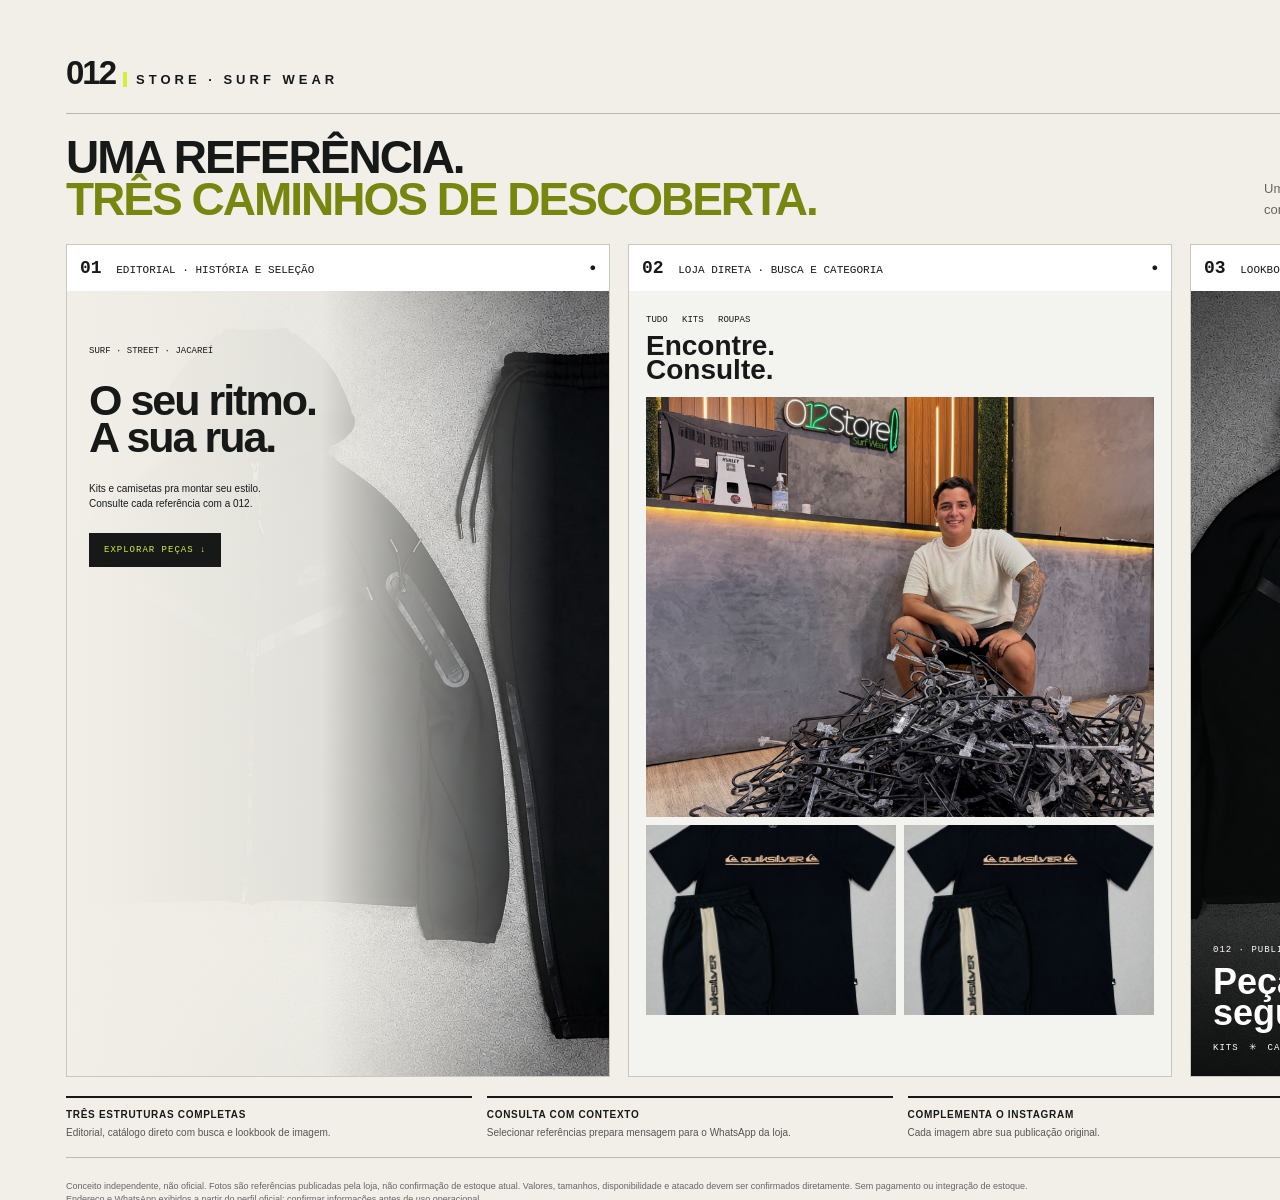
==== arte/prancha.html @ 472a4f34 "Create 012 Store surfwear concept" ====
<!doctype html><html lang="pt-BR"><head><meta charset="utf-8"><meta name="viewport" content="width=device-width,initial-scale=1"><title>012 Store · prancha de conceito</title><style>
*{box-sizing:border-box}body{margin:0;background:#dddcd5;color:#171919;font-family:Arial,sans-serif}.board{width:1800px;height:1200px;margin:0 auto;background:#f1efe8;padding:54px 66px 34px;overflow:hidden}.head{display:flex;justify-content:space-between;align-items:flex-start;border-bottom:1px solid #b7b5ac;padding-bottom:21px}.logo{font-size:33px;font-weight:900;letter-spacing:-2px}.logo span{font-size:13px;letter-spacing:4px;border-left:4px solid #d3ef36;padding-left:9px;margin-left:8px}.kicker{font:10px 'Courier New',monospace;letter-spacing:2px}.title{display:flex;justify-content:space-between;align-items:end;padding:23px 0 23px}.title h1{font-size:46px;line-height:.91;letter-spacing:-2px;text-transform:uppercase;margin:0}.title h1 em{font-style:normal;color:#77860e}.title p{max-width:470px;color:#65655e;font-size:13px;line-height:1.6;margin:0}.cards{display:grid;grid-template-columns:repeat(3,1fr);gap:18px}.card{border:1px solid #c9c7bf;background:white}.label{height:46px;display:flex;align-items:center;justify-content:space-between;padding:0 13px;font:11px 'Courier New',monospace}.label b{font-size:18px;margin-right:8px}.window{height:785px;position:relative;overflow:hidden;background:#111}.window img{position:absolute;width:100%;height:100%;object-fit:cover}.tint{position:absolute;inset:0;background:linear-gradient(90deg,#f1efe8 0%,rgba(241,239,232,.93) 47%,transparent 90%)}.loja{background:#f3f3f0;padding:17px}.loja h3{font-size:28px;line-height:.88;margin:8px 0 14px}.loja .heroimg{position:relative;width:100%;height:420px;object-fit:cover;display:block}.tiles{display:grid;grid-template-columns:1fr 1fr;gap:8px;margin-top:8px}.tiles img{height:190px;position:static;object-fit:cover}.dark img{filter:brightness(.78) saturate(.8)}.dark .overlay{position:absolute;inset:0;background:linear-gradient(180deg,transparent 25%,rgba(8,10,9,.9));display:flex;flex-direction:column;justify-content:flex-end;padding:22px;color:white}.overlay h3{font-size:36px;line-height:.86;margin:12px 0}.overlay small{font:9px 'Courier New',monospace;letter-spacing:1px}.feature{display:flex;justify-content:space-between;gap:15px;padding:19px 0 17px;border-bottom:1px solid #bbb}.feature div{flex:1;border-top:2px solid #171919;padding-top:9px;font-size:10px;color:#555;line-height:1.5}.feature b{display:block;font-size:10px;color:#171919;letter-spacing:.7px;margin-bottom:3px;text-transform:uppercase}.foot{display:flex;justify-content:space-between;align-items:end;padding-top:15px}.foot p{font-size:9px;line-height:1.5;color:#666;max-width:1160px;margin:0}.pill{background:#171919;color:#d3ef36;padding:12px 15px;font:9px 'Courier New',monospace;letter-spacing:1px}@media print{body{background:white}.board{margin:0}}
</style></head><body><main class="board"><header class="head"><div class="logo">012<span>STORE · SURF WEAR</span></div><div class="kicker">VITRINE CONCEITUAL · JACAREÍ / SP · 09 NOV 2026</div></header><section class="title"><h1>Uma referência.<br><em>Três caminhos de descoberta.</em></h1><p>Uma vitrine complementar para organizar peças publicadas pela 012 Store, com consulta direta à equipe.</p></section><section class="cards">
<article class="card"><header class="label"><span><b>01</b> EDITORIAL · HISTÓRIA E SELEÇÃO</span><span>●</span></header><div class="window"><img src="../assets/kit-preto-02.jpg"><div class="tint"></div><div style="position:absolute;left:22px;top:48px;color:#171919"><small style="font:9px 'Courier New'">SURF · STREET · JACAREÍ</small><h3 style="font-size:43px;line-height:.86;letter-spacing:-2px;margin:25px 0">O seu ritmo.<br>A sua rua.</h3><p style="font-size:10px;max-width:180px;line-height:1.5">Kits e camisetas pra montar seu estilo. Consulte cada referência com a 012.</p><span class="pill" style="display:inline-block;margin-top:12px">EXPLORAR PEÇAS ↓</span></div></div></article>
<article class="card"><header class="label"><span><b>02</b> LOJA DIRETA · BUSCA E CATEGORIA</span><span>●</span></header><div class="window loja"><small style="font:9px 'Courier New'">TUDO　 KITS　 ROUPAS</small><h3>Encontre.<br>Consulte.</h3><img class="heroimg" src="../assets/loja-012.jpg"><div class="tiles"><img src="../assets/look-camiseta-01.jpg"><img src="../assets/detalhe-kit-02.jpg"></div></div></article>
<article class="card"><header class="label"><span><b>03</b> LOOKBOOK · IMAGEM E COMBINAÇÃO</span><span>●</span></header><div class="window dark"><img src="../assets/look-camiseta-04.jpg"><div class="overlay"><small>012 · PUBLICAÇÕES DO PERFIL</small><h3>Peças que<br>seguem com você.</h3><small>KITS　✳　CAMISETAS　✳　STREET</small></div></div></article></section>
<section class="feature"><div><b>Três estruturas completas</b>Editorial, catálogo direto com busca e lookbook de imagem.</div><div><b>Consulta com contexto</b>Selecionar referências prepara mensagem para o WhatsApp da loja.</div><div><b>Complementa o Instagram</b>Cada imagem abre sua publicação original.</div><div><b>Feito para o celular</b>Vitrine responsiva e navegação por teclado.</div></section><footer class="foot"><p>Conceito independente, não oficial. Fotos são referências publicadas pela loja, não confirmação de estoque atual. Valores, tamanhos, disponibilidade e atacado devem ser confirmados diretamente. Sem pagamento ou integração de estoque.<br>Endereço e WhatsApp exibidos a partir do perfil oficial; confirmar informações antes de uso operacional.</p><span class="pill">012 STORE · CONCEITO DIGITAL</span></footer></main></body></html>
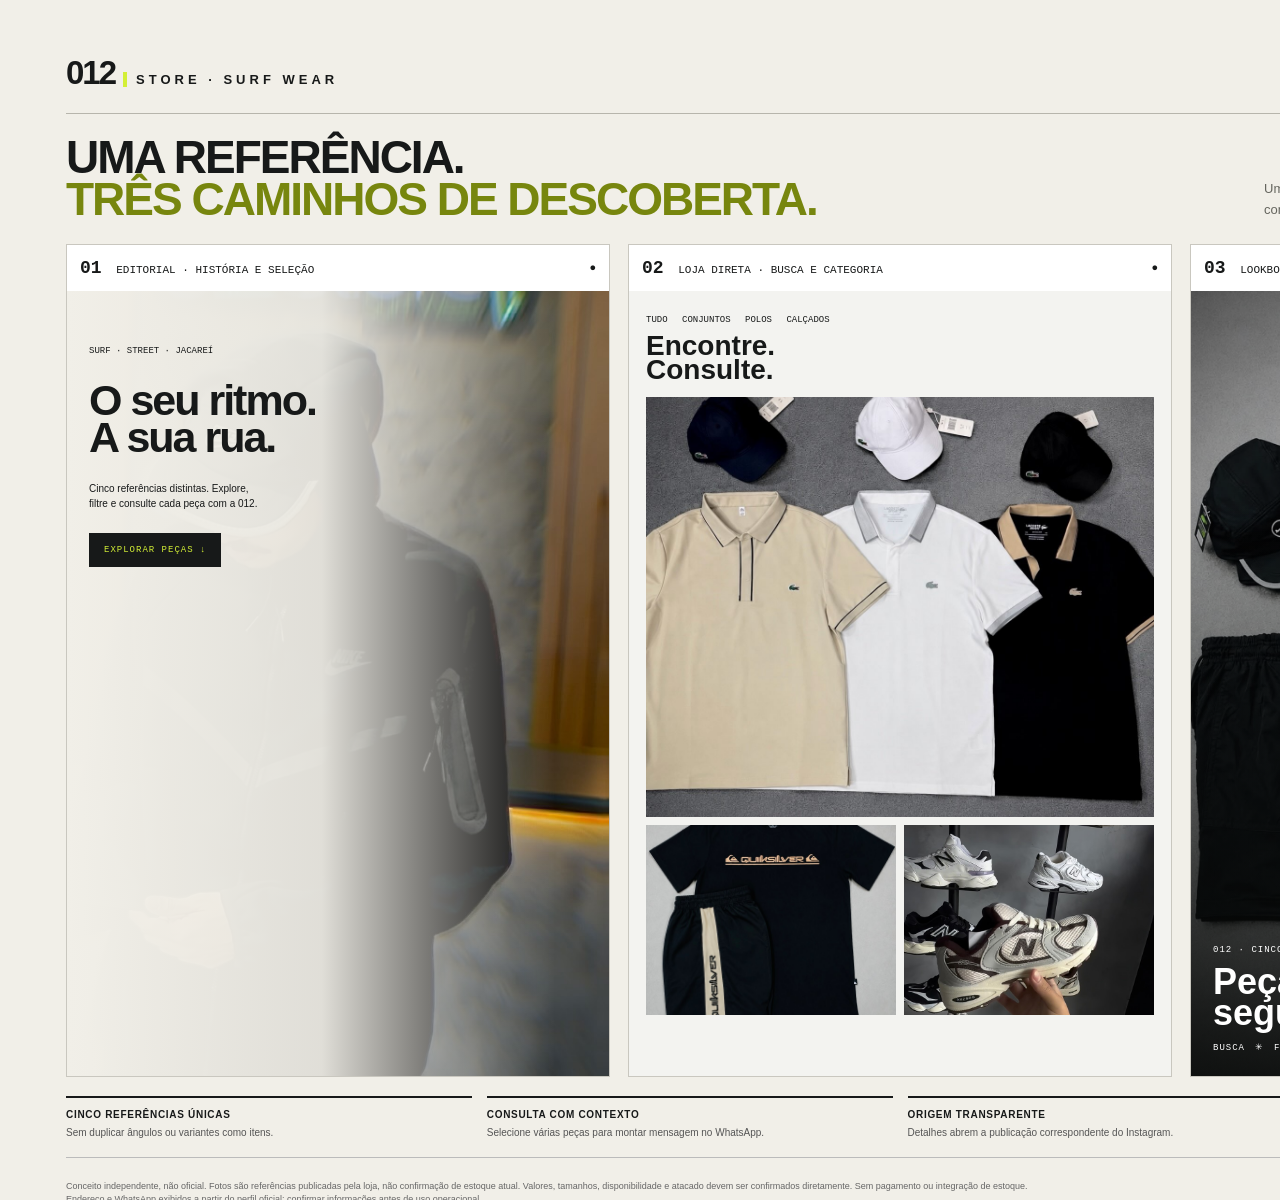
==== commit 4aa4109d: "Expand 012 Store catalog with distinct product references" ====
--- a/arte/prancha.html
+++ b/arte/prancha.html
@@ -1,7 +1,7 @@
 <!doctype html><html lang="pt-BR"><head><meta charset="utf-8"><meta name="viewport" content="width=device-width,initial-scale=1"><title>012 Store · prancha de conceito</title><style>
 *{box-sizing:border-box}body{margin:0;background:#dddcd5;color:#171919;font-family:Arial,sans-serif}.board{width:1800px;height:1200px;margin:0 auto;background:#f1efe8;padding:54px 66px 34px;overflow:hidden}.head{display:flex;justify-content:space-between;align-items:flex-start;border-bottom:1px solid #b7b5ac;padding-bottom:21px}.logo{font-size:33px;font-weight:900;letter-spacing:-2px}.logo span{font-size:13px;letter-spacing:4px;border-left:4px solid #d3ef36;padding-left:9px;margin-left:8px}.kicker{font:10px 'Courier New',monospace;letter-spacing:2px}.title{display:flex;justify-content:space-between;align-items:end;padding:23px 0 23px}.title h1{font-size:46px;line-height:.91;letter-spacing:-2px;text-transform:uppercase;margin:0}.title h1 em{font-style:normal;color:#77860e}.title p{max-width:470px;color:#65655e;font-size:13px;line-height:1.6;margin:0}.cards{display:grid;grid-template-columns:repeat(3,1fr);gap:18px}.card{border:1px solid #c9c7bf;background:white}.label{height:46px;display:flex;align-items:center;justify-content:space-between;padding:0 13px;font:11px 'Courier New',monospace}.label b{font-size:18px;margin-right:8px}.window{height:785px;position:relative;overflow:hidden;background:#111}.window img{position:absolute;width:100%;height:100%;object-fit:cover}.tint{position:absolute;inset:0;background:linear-gradient(90deg,#f1efe8 0%,rgba(241,239,232,.93) 47%,transparent 90%)}.loja{background:#f3f3f0;padding:17px}.loja h3{font-size:28px;line-height:.88;margin:8px 0 14px}.loja .heroimg{position:relative;width:100%;height:420px;object-fit:cover;display:block}.tiles{display:grid;grid-template-columns:1fr 1fr;gap:8px;margin-top:8px}.tiles img{height:190px;position:static;object-fit:cover}.dark img{filter:brightness(.78) saturate(.8)}.dark .overlay{position:absolute;inset:0;background:linear-gradient(180deg,transparent 25%,rgba(8,10,9,.9));display:flex;flex-direction:column;justify-content:flex-end;padding:22px;color:white}.overlay h3{font-size:36px;line-height:.86;margin:12px 0}.overlay small{font:9px 'Courier New',monospace;letter-spacing:1px}.feature{display:flex;justify-content:space-between;gap:15px;padding:19px 0 17px;border-bottom:1px solid #bbb}.feature div{flex:1;border-top:2px solid #171919;padding-top:9px;font-size:10px;color:#555;line-height:1.5}.feature b{display:block;font-size:10px;color:#171919;letter-spacing:.7px;margin-bottom:3px;text-transform:uppercase}.foot{display:flex;justify-content:space-between;align-items:end;padding-top:15px}.foot p{font-size:9px;line-height:1.5;color:#666;max-width:1160px;margin:0}.pill{background:#171919;color:#d3ef36;padding:12px 15px;font:9px 'Courier New',monospace;letter-spacing:1px}@media print{body{background:white}.board{margin:0}}
 </style></head><body><main class="board"><header class="head"><div class="logo">012<span>STORE · SURF WEAR</span></div><div class="kicker">VITRINE CONCEITUAL · JACAREÍ / SP · 09 NOV 2026</div></header><section class="title"><h1>Uma referência.<br><em>Três caminhos de descoberta.</em></h1><p>Uma vitrine complementar para organizar peças publicadas pela 012 Store, com consulta direta à equipe.</p></section><section class="cards">
-<article class="card"><header class="label"><span><b>01</b> EDITORIAL · HISTÓRIA E SELEÇÃO</span><span>●</span></header><div class="window"><img src="../assets/kit-preto-02.jpg"><div class="tint"></div><div style="position:absolute;left:22px;top:48px;color:#171919"><small style="font:9px 'Courier New'">SURF · STREET · JACAREÍ</small><h3 style="font-size:43px;line-height:.86;letter-spacing:-2px;margin:25px 0">O seu ritmo.<br>A sua rua.</h3><p style="font-size:10px;max-width:180px;line-height:1.5">Kits e camisetas pra montar seu estilo. Consulte cada referência com a 012.</p><span class="pill" style="display:inline-block;margin-top:12px">EXPLORAR PEÇAS ↓</span></div></div></article>
-<article class="card"><header class="label"><span><b>02</b> LOJA DIRETA · BUSCA E CATEGORIA</span><span>●</span></header><div class="window loja"><small style="font:9px 'Courier New'">TUDO　 KITS　 ROUPAS</small><h3>Encontre.<br>Consulte.</h3><img class="heroimg" src="../assets/loja-012.jpg"><div class="tiles"><img src="../assets/look-camiseta-01.jpg"><img src="../assets/detalhe-kit-02.jpg"></div></div></article>
-<article class="card"><header class="label"><span><b>03</b> LOOKBOOK · IMAGEM E COMBINAÇÃO</span><span>●</span></header><div class="window dark"><img src="../assets/look-camiseta-04.jpg"><div class="overlay"><small>012 · PUBLICAÇÕES DO PERFIL</small><h3>Peças que<br>seguem com você.</h3><small>KITS　✳　CAMISETAS　✳　STREET</small></div></div></article></section>
-<section class="feature"><div><b>Três estruturas completas</b>Editorial, catálogo direto com busca e lookbook de imagem.</div><div><b>Consulta com contexto</b>Selecionar referências prepara mensagem para o WhatsApp da loja.</div><div><b>Complementa o Instagram</b>Cada imagem abre sua publicação original.</div><div><b>Feito para o celular</b>Vitrine responsiva e navegação por teclado.</div></section><footer class="foot"><p>Conceito independente, não oficial. Fotos são referências publicadas pela loja, não confirmação de estoque atual. Valores, tamanhos, disponibilidade e atacado devem ser confirmados diretamente. Sem pagamento ou integração de estoque.<br>Endereço e WhatsApp exibidos a partir do perfil oficial; confirmar informações antes de uso operacional.</p><span class="pill">012 STORE · CONCEITO DIGITAL</span></footer></main></body></html>
+<article class="card"><header class="label"><span><b>01</b> EDITORIAL · HISTÓRIA E SELEÇÃO</span><span>●</span></header><div class="window"><img src="../assets/catalog-tech-fleece.jpg"><div class="tint"></div><div style="position:absolute;left:22px;top:48px;color:#171919"><small style="font:9px 'Courier New'">SURF · STREET · JACAREÍ</small><h3 style="font-size:43px;line-height:.86;letter-spacing:-2px;margin:25px 0">O seu ritmo.<br>A sua rua.</h3><p style="font-size:10px;max-width:180px;line-height:1.5">Cinco referências distintas. Explore, filtre e consulte cada peça com a 012.</p><span class="pill" style="display:inline-block;margin-top:12px">EXPLORAR PEÇAS ↓</span></div></div></article>
+<article class="card"><header class="label"><span><b>02</b> LOJA DIRETA · BUSCA E CATEGORIA</span><span>●</span></header><div class="window loja"><small style="font:9px 'Courier New'">TUDO　 CONJUNTOS　 POLOS　 CALÇADOS</small><h3>Encontre.<br>Consulte.</h3><img class="heroimg" src="../assets/catalog-polos.jpg"><div class="tiles"><img src="../assets/catalog-quiksilver-set.jpg"><img src="../assets/catalog-sneakers.jpg"></div></div></article>
+<article class="card"><header class="label"><span><b>03</b> LOOKBOOK · IMAGEM E COMBINAÇÃO</span><span>●</span></header><div class="window dark"><img src="../assets/catalog-tnf-set.jpg"><div class="overlay"><small>012 · CINCO REFERÊNCIAS ÚNICAS</small><h3>Peças que<br>seguem com você.</h3><small>BUSCA　✳　FILTROS　✳　CONSULTA</small></div></div></article></section>
+<section class="feature"><div><b>Cinco referências únicas</b>Sem duplicar ângulos ou variantes como itens.</div><div><b>Consulta com contexto</b>Selecione várias peças para montar mensagem no WhatsApp.</div><div><b>Origem transparente</b>Detalhes abrem a publicação correspondente do Instagram.</div><div><b>Catálogo navegável</b>Busca, filtros, ordenação e cartões adaptáveis ao celular.</div></section><footer class="foot"><p>Conceito independente, não oficial. Fotos são referências publicadas pela loja, não confirmação de estoque atual. Valores, tamanhos, disponibilidade e atacado devem ser confirmados diretamente. Sem pagamento ou integração de estoque.<br>Endereço e WhatsApp exibidos a partir do perfil oficial; confirmar informações antes de uso operacional.</p><span class="pill">012 STORE · CONCEITO DIGITAL</span></footer></main></body></html>
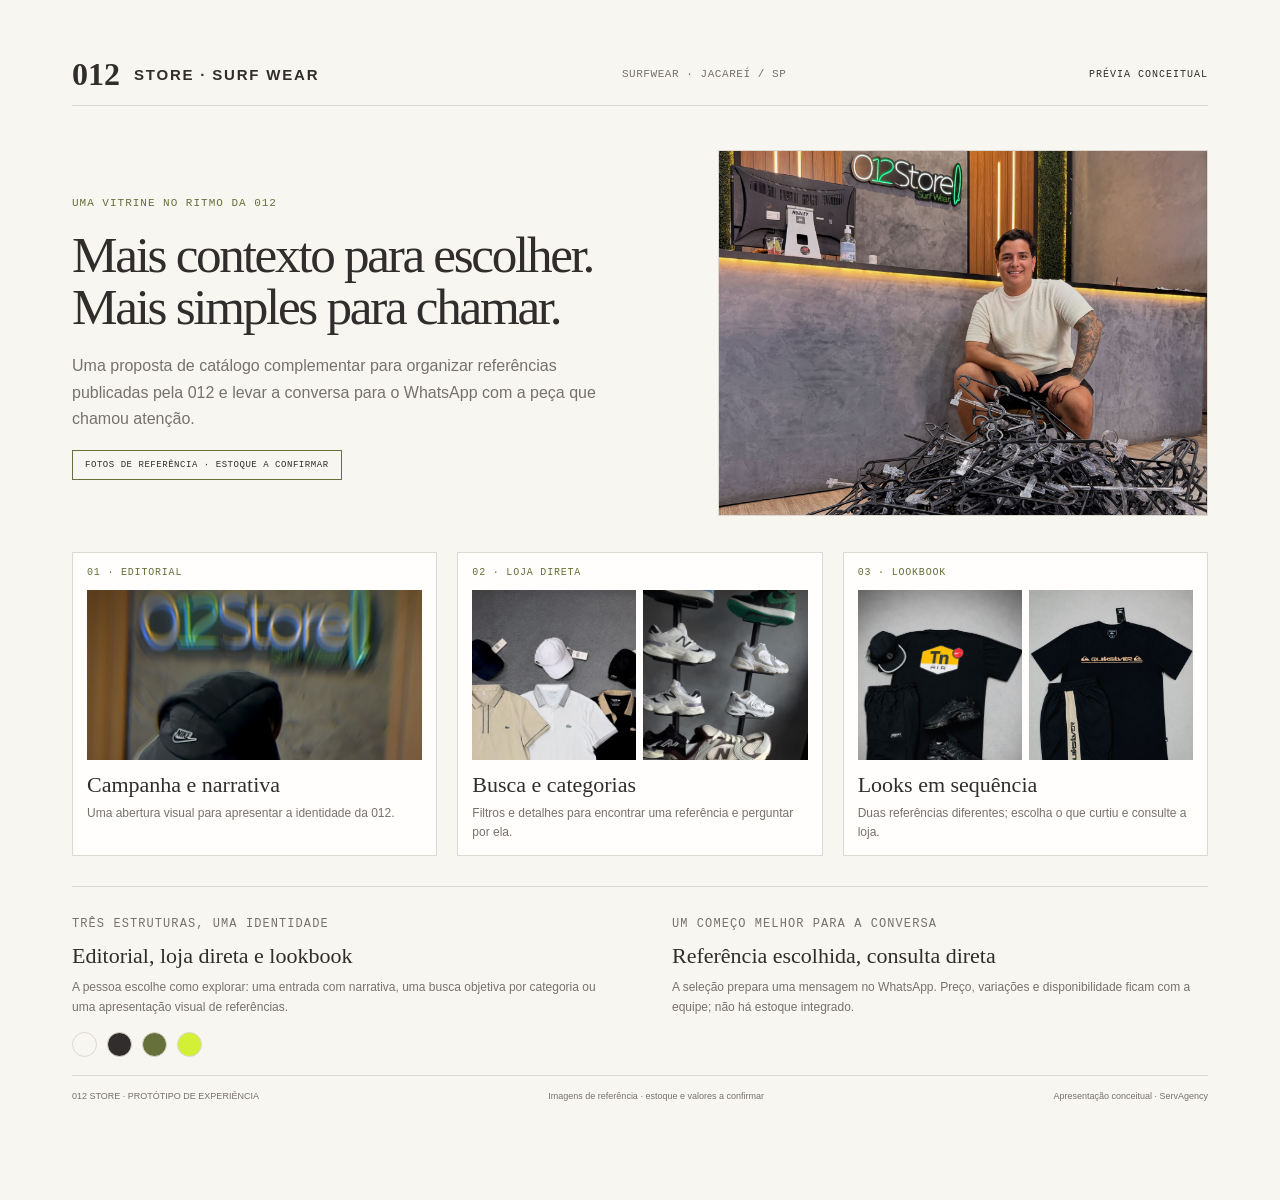
==== commit df487591: "Redesign 012 Store presentation board in editorial style" ====
--- a/arte/prancha.html
+++ b/arte/prancha.html
@@ -1,7 +1,21 @@
-<!doctype html><html lang="pt-BR"><head><meta charset="utf-8"><meta name="viewport" content="width=device-width,initial-scale=1"><title>012 Store · prancha de conceito</title><style>
-*{box-sizing:border-box}body{margin:0;background:#dddcd5;color:#171919;font-family:Arial,sans-serif}.board{width:1800px;height:1200px;margin:0 auto;background:#f1efe8;padding:54px 66px 34px;overflow:hidden}.head{display:flex;justify-content:space-between;align-items:flex-start;border-bottom:1px solid #b7b5ac;padding-bottom:21px}.logo{font-size:33px;font-weight:900;letter-spacing:-2px}.logo span{font-size:13px;letter-spacing:4px;border-left:4px solid #d3ef36;padding-left:9px;margin-left:8px}.kicker{font:10px 'Courier New',monospace;letter-spacing:2px}.title{display:flex;justify-content:space-between;align-items:end;padding:23px 0 23px}.title h1{font-size:46px;line-height:.91;letter-spacing:-2px;text-transform:uppercase;margin:0}.title h1 em{font-style:normal;color:#77860e}.title p{max-width:470px;color:#65655e;font-size:13px;line-height:1.6;margin:0}.cards{display:grid;grid-template-columns:repeat(3,1fr);gap:18px}.card{border:1px solid #c9c7bf;background:white}.label{height:46px;display:flex;align-items:center;justify-content:space-between;padding:0 13px;font:11px 'Courier New',monospace}.label b{font-size:18px;margin-right:8px}.window{height:785px;position:relative;overflow:hidden;background:#111}.window img{position:absolute;width:100%;height:100%;object-fit:cover}.tint{position:absolute;inset:0;background:linear-gradient(90deg,#f1efe8 0%,rgba(241,239,232,.93) 47%,transparent 90%)}.loja{background:#f3f3f0;padding:17px}.loja h3{font-size:28px;line-height:.88;margin:8px 0 14px}.loja .heroimg{position:relative;width:100%;height:420px;object-fit:cover;display:block}.tiles{display:grid;grid-template-columns:1fr 1fr;gap:8px;margin-top:8px}.tiles img{height:190px;position:static;object-fit:cover}.dark img{filter:brightness(.78) saturate(.8)}.dark .overlay{position:absolute;inset:0;background:linear-gradient(180deg,transparent 25%,rgba(8,10,9,.9));display:flex;flex-direction:column;justify-content:flex-end;padding:22px;color:white}.overlay h3{font-size:36px;line-height:.86;margin:12px 0}.overlay small{font:9px 'Courier New',monospace;letter-spacing:1px}.feature{display:flex;justify-content:space-between;gap:15px;padding:19px 0 17px;border-bottom:1px solid #bbb}.feature div{flex:1;border-top:2px solid #171919;padding-top:9px;font-size:10px;color:#555;line-height:1.5}.feature b{display:block;font-size:10px;color:#171919;letter-spacing:.7px;margin-bottom:3px;text-transform:uppercase}.foot{display:flex;justify-content:space-between;align-items:end;padding-top:15px}.foot p{font-size:9px;line-height:1.5;color:#666;max-width:1160px;margin:0}.pill{background:#171919;color:#d3ef36;padding:12px 15px;font:9px 'Courier New',monospace;letter-spacing:1px}@media print{body{background:white}.board{margin:0}}
-</style></head><body><main class="board"><header class="head"><div class="logo">012<span>STORE · SURF WEAR</span></div><div class="kicker">VITRINE CONCEITUAL · JACAREÍ / SP · 09 NOV 2026</div></header><section class="title"><h1>Uma referência.<br><em>Três caminhos de descoberta.</em></h1><p>Uma vitrine complementar para organizar peças publicadas pela 012 Store, com consulta direta à equipe.</p></section><section class="cards">
-<article class="card"><header class="label"><span><b>01</b> EDITORIAL · HISTÓRIA E SELEÇÃO</span><span>●</span></header><div class="window"><img src="../assets/catalog-tech-fleece.jpg"><div class="tint"></div><div style="position:absolute;left:22px;top:48px;color:#171919"><small style="font:9px 'Courier New'">SURF · STREET · JACAREÍ</small><h3 style="font-size:43px;line-height:.86;letter-spacing:-2px;margin:25px 0">O seu ritmo.<br>A sua rua.</h3><p style="font-size:10px;max-width:180px;line-height:1.5">Cinco referências distintas. Explore, filtre e consulte cada peça com a 012.</p><span class="pill" style="display:inline-block;margin-top:12px">EXPLORAR PEÇAS ↓</span></div></div></article>
-<article class="card"><header class="label"><span><b>02</b> LOJA DIRETA · BUSCA E CATEGORIA</span><span>●</span></header><div class="window loja"><small style="font:9px 'Courier New'">TUDO　 CONJUNTOS　 POLOS　 CALÇADOS</small><h3>Encontre.<br>Consulte.</h3><img class="heroimg" src="../assets/catalog-polos.jpg"><div class="tiles"><img src="../assets/catalog-quiksilver-set.jpg"><img src="../assets/catalog-sneakers.jpg"></div></div></article>
-<article class="card"><header class="label"><span><b>03</b> LOOKBOOK · IMAGEM E COMBINAÇÃO</span><span>●</span></header><div class="window dark"><img src="../assets/catalog-tnf-set.jpg"><div class="overlay"><small>012 · CINCO REFERÊNCIAS ÚNICAS</small><h3>Peças que<br>seguem com você.</h3><small>BUSCA　✳　FILTROS　✳　CONSULTA</small></div></div></article></section>
-<section class="feature"><div><b>Cinco referências únicas</b>Sem duplicar ângulos ou variantes como itens.</div><div><b>Consulta com contexto</b>Selecione várias peças para montar mensagem no WhatsApp.</div><div><b>Origem transparente</b>Detalhes abrem a publicação correspondente do Instagram.</div><div><b>Catálogo navegável</b>Busca, filtros, ordenação e cartões adaptáveis ao celular.</div></section><footer class="foot"><p>Conceito independente, não oficial. Fotos são referências publicadas pela loja, não confirmação de estoque atual. Valores, tamanhos, disponibilidade e atacado devem ser confirmados diretamente. Sem pagamento ou integração de estoque.<br>Endereço e WhatsApp exibidos a partir do perfil oficial; confirmar informações antes de uso operacional.</p><span class="pill">012 STORE · CONCEITO DIGITAL</span></footer></main></body></html>
+<!doctype html>
+<html lang="pt-BR">
+<head>
+<meta charset="utf-8">
+<meta name="viewport" content="width=device-width,initial-scale=1">
+<title>012 Store · prancha de conceito</title>
+<style>
+:root{--paper:#f8f6f1;--card:#fffefc;--ink:#302d2c;--muted:#77716c;--line:#ddd8d1;--olive:#65703a;--lime:#d3ef36;--serif:Georgia,'Times New Roman',serif;--sans:Arial,sans-serif;--mono:'Courier New',monospace}*{box-sizing:border-box}body{margin:0;background:#e8e5df;color:var(--ink);font-family:var(--sans)}.board{width:min(1600px,100%);min-height:1200px;margin:auto;padding:43px 72px 30px;background:var(--paper)}header{height:63px;display:flex;align-items:center;border-bottom:1px solid var(--line);gap:14px}.mark{font:700 32px var(--serif)}.brand{font-weight:700;letter-spacing:.12em;font-size:15px}.context{margin-left:auto;margin-right:auto;color:var(--muted);font:11px var(--mono);letter-spacing:.05em}.concept{font:10px var(--mono);letter-spacing:.1em}.intro{display:grid;grid-template-columns:1fr .88fr;gap:7vw;align-items:center;padding:44px 0 36px}.eyebrow{font:11px var(--mono);letter-spacing:.09em;text-transform:uppercase;color:var(--olive)}h1{font:400 clamp(44px,4vw,59px)/1.02 var(--serif);letter-spacing:-.045em;margin:20px 0 20px}.lead{max-width:670px;color:var(--muted);font-size:16px;line-height:1.65;margin:0 0 18px}.badge{display:inline-block;padding:9px 12px;border:1px solid var(--olive);font:9px var(--mono);letter-spacing:.06em;text-transform:uppercase}.hero-image{height:366px;width:100%;object-fit:cover;object-position:center 42%;border:1px solid var(--line)}.cards{display:grid;grid-template-columns:repeat(3,minmax(0,1fr));gap:20px}.card{background:var(--card);border:1px solid var(--line);padding:14px}.card-label{font:10px var(--mono);letter-spacing:.08em;text-transform:uppercase;color:var(--olive);padding:0 0 12px}.photos{height:170px;display:grid;gap:7px;overflow:hidden}.photos.single{grid-template-columns:1fr}.photos.double{grid-template-columns:1fr 1fr}.photos img{width:100%;height:100%;object-fit:cover}.card h2{font:400 22px var(--serif);margin:12px 0 6px}.card p{font-size:12px;line-height:1.55;color:var(--muted);margin:0}.summary{display:grid;grid-template-columns:1fr 1fr;gap:64px;padding:28px 0 0;margin-top:30px;border-top:1px solid var(--line)}.summary h2{font:400 22px var(--serif);margin:9px 0}.summary p{font-size:12px;line-height:1.6;color:var(--muted);margin:0}.swatches{display:flex;gap:10px;margin:15px 0 0}.swatches span{width:25px;height:25px;border-radius:50%;border:1px solid var(--line)}footer{margin-top:18px;border-top:1px solid var(--line);padding:15px 0 0;display:flex;justify-content:space-between;gap:20px;color:var(--muted);font-size:9px}.footer-center{margin:auto}@media(max-width:900px){.board{min-height:100vh;padding:28px 24px}.intro{gap:26px}.cards{gap:12px}.card{padding:10px}.card h2{font-size:19px}.photos{height:140px}.summary{gap:25px}}@media(max-width:650px){header{height:auto;min-height:62px;flex-wrap:wrap;gap:7px}.context{margin-left:auto}.concept{width:100%;margin:0 0 10px}.intro{grid-template-columns:1fr;padding:30px 0}.hero-image{height:260px}.cards{grid-template-columns:1fr}.photos{height:190px}.summary{grid-template-columns:1fr;gap:20px}footer{flex-wrap:wrap}.footer-center{margin:0}}
+</style>
+</head>
+<body><main class="board">
+<header><span class="mark">012</span><span class="brand">STORE · SURF WEAR</span><span class="context">SURFWEAR · JACAREÍ / SP</span><span class="concept">PRÉVIA CONCEITUAL</span></header>
+<section class="intro"><div><p class="eyebrow">Uma vitrine no ritmo da 012</p><h1>Mais contexto para escolher. Mais simples para chamar.</h1><p class="lead">Uma proposta de catálogo complementar para organizar referências publicadas pela 012 e levar a conversa para o WhatsApp com a peça que chamou atenção.</p><span class="badge">Fotos de referência · estoque a confirmar</span></div><img class="hero-image" src="../assets/loja-012.jpg" alt="Imagem editorial da 012 Store"></section>
+<section class="cards" aria-label="Três caminhos visuais">
+<article class="card"><div class="card-label">01 · Editorial</div><div class="photos single"><img src="../assets/catalog-tech-fleece.jpg" alt="Referência de conjunto Tech Fleece"></div><h2>Campanha e narrativa</h2><p>Uma abertura visual para apresentar a identidade da 012.</p></article>
+<article class="card"><div class="card-label">02 · Loja direta</div><div class="photos double"><img src="../assets/catalog-polos.jpg" alt="Referência de polos"><img src="../assets/catalog-sneakers.jpg" alt="Referência de calçados"></div><h2>Busca e categorias</h2><p>Filtros e detalhes para encontrar uma referência e perguntar por ela.</p></article>
+<article class="card"><div class="card-label">03 · Lookbook</div><div class="photos double"><img src="../assets/catalog-tnf-set.jpg" alt="Referência de conjunto TNF Air"><img src="../assets/catalog-quiksilver-set.jpg" alt="Referência de conjunto Quiksilver"></div><h2>Looks em sequência</h2><p>Duas referências diferentes; escolha o que curtiu e consulte a loja.</p></article>
+</section>
+<section class="summary"><div><p class="eyebrow">Três estruturas, uma identidade</p><h2>Editorial, loja direta e lookbook</h2><p>A pessoa escolhe como explorar: uma entrada com narrativa, uma busca objetiva por categoria ou uma apresentação visual de referências.</p><div class="swatches" aria-label="Paleta visual"><span style="background:#f8f6f1"></span><span style="background:#302d2c"></span><span style="background:#65703a"></span><span style="background:#d3ef36"></span></div></div><div><p class="eyebrow">Um começo melhor para a conversa</p><h2>Referência escolhida, consulta direta</h2><p>A seleção prepara uma mensagem no WhatsApp. Preço, variações e disponibilidade ficam com a equipe; não há estoque integrado.</p></div></section>
+<footer><span>012 STORE · PROTÓTIPO DE EXPERIÊNCIA</span><span class="footer-center">Imagens de referência · estoque e valores a confirmar</span><span>Apresentação conceitual · ServAgency</span></footer>
+</main></body></html>
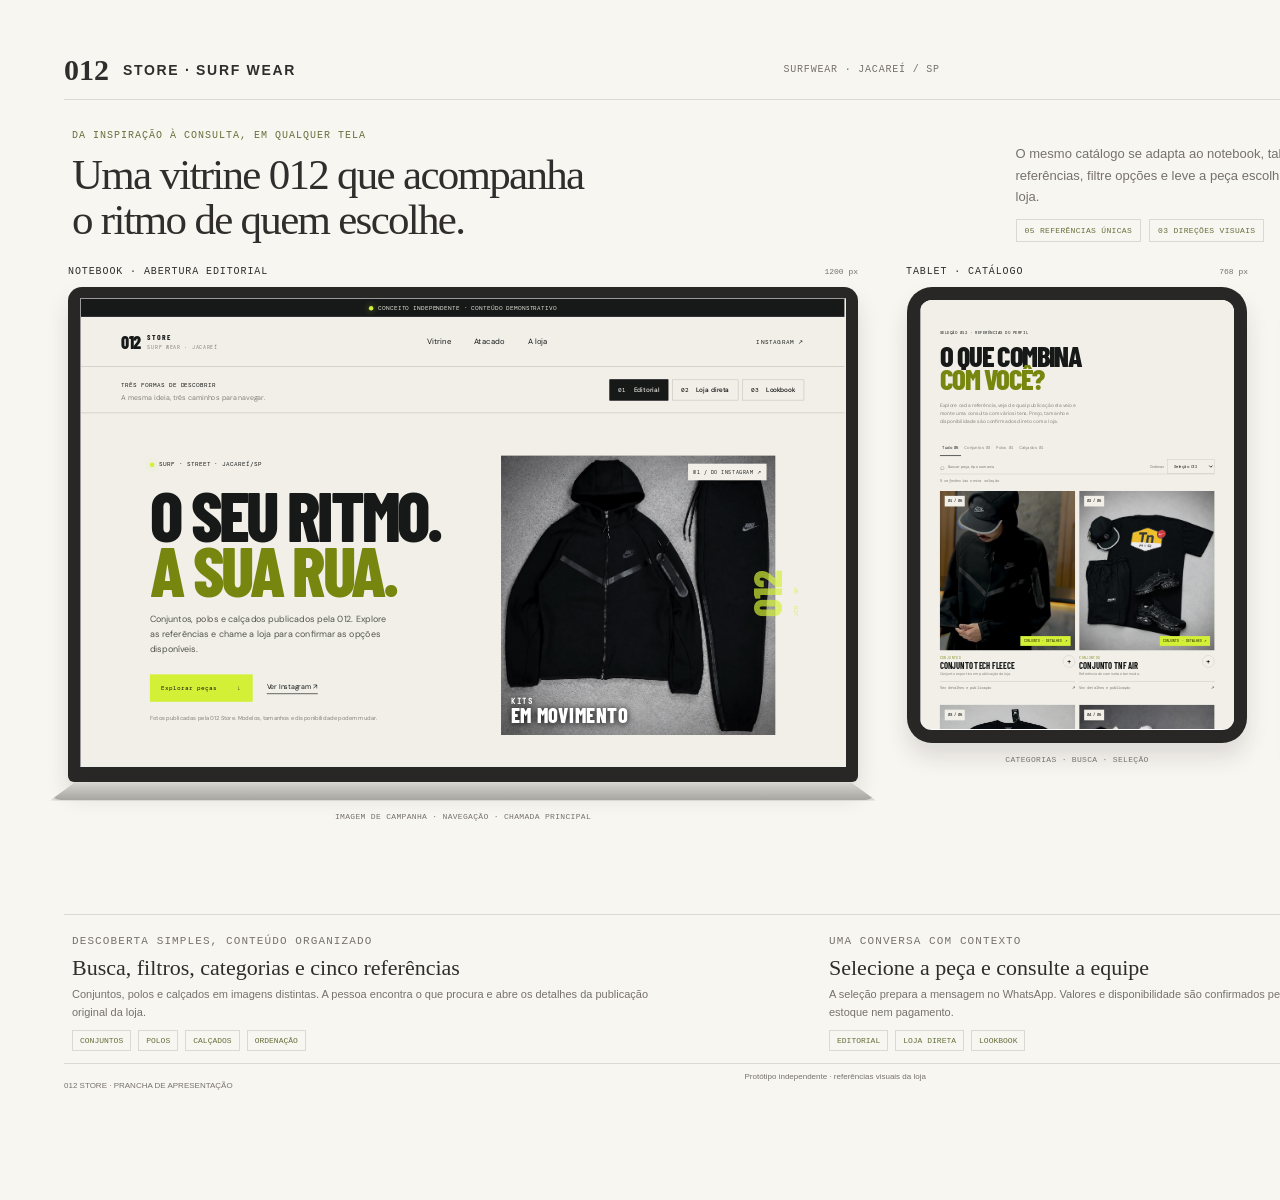
==== commit 5e3966eb: "Show 012 Store across laptop tablet and phone" ====
--- a/arte/prancha.html
+++ b/arte/prancha.html
@@ -3,19 +3,21 @@
 <head>
 <meta charset="utf-8">
 <meta name="viewport" content="width=device-width,initial-scale=1">
-<title>012 Store · prancha de conceito</title>
+<title>012 Store · prancha responsiva</title>
 <style>
-:root{--paper:#f8f6f1;--card:#fffefc;--ink:#302d2c;--muted:#77716c;--line:#ddd8d1;--olive:#65703a;--lime:#d3ef36;--serif:Georgia,'Times New Roman',serif;--sans:Arial,sans-serif;--mono:'Courier New',monospace}*{box-sizing:border-box}body{margin:0;background:#e8e5df;color:var(--ink);font-family:var(--sans)}.board{width:min(1600px,100%);min-height:1200px;margin:auto;padding:43px 72px 30px;background:var(--paper)}header{height:63px;display:flex;align-items:center;border-bottom:1px solid var(--line);gap:14px}.mark{font:700 32px var(--serif)}.brand{font-weight:700;letter-spacing:.12em;font-size:15px}.context{margin-left:auto;margin-right:auto;color:var(--muted);font:11px var(--mono);letter-spacing:.05em}.concept{font:10px var(--mono);letter-spacing:.1em}.intro{display:grid;grid-template-columns:1fr .88fr;gap:7vw;align-items:center;padding:44px 0 36px}.eyebrow{font:11px var(--mono);letter-spacing:.09em;text-transform:uppercase;color:var(--olive)}h1{font:400 clamp(44px,4vw,59px)/1.02 var(--serif);letter-spacing:-.045em;margin:20px 0 20px}.lead{max-width:670px;color:var(--muted);font-size:16px;line-height:1.65;margin:0 0 18px}.badge{display:inline-block;padding:9px 12px;border:1px solid var(--olive);font:9px var(--mono);letter-spacing:.06em;text-transform:uppercase}.hero-image{height:366px;width:100%;object-fit:cover;object-position:center 42%;border:1px solid var(--line)}.cards{display:grid;grid-template-columns:repeat(3,minmax(0,1fr));gap:20px}.card{background:var(--card);border:1px solid var(--line);padding:14px}.card-label{font:10px var(--mono);letter-spacing:.08em;text-transform:uppercase;color:var(--olive);padding:0 0 12px}.photos{height:170px;display:grid;gap:7px;overflow:hidden}.photos.single{grid-template-columns:1fr}.photos.double{grid-template-columns:1fr 1fr}.photos img{width:100%;height:100%;object-fit:cover}.card h2{font:400 22px var(--serif);margin:12px 0 6px}.card p{font-size:12px;line-height:1.55;color:var(--muted);margin:0}.summary{display:grid;grid-template-columns:1fr 1fr;gap:64px;padding:28px 0 0;margin-top:30px;border-top:1px solid var(--line)}.summary h2{font:400 22px var(--serif);margin:9px 0}.summary p{font-size:12px;line-height:1.6;color:var(--muted);margin:0}.swatches{display:flex;gap:10px;margin:15px 0 0}.swatches span{width:25px;height:25px;border-radius:50%;border:1px solid var(--line)}footer{margin-top:18px;border-top:1px solid var(--line);padding:15px 0 0;display:flex;justify-content:space-between;gap:20px;color:var(--muted);font-size:9px}.footer-center{margin:auto}@media(max-width:900px){.board{min-height:100vh;padding:28px 24px}.intro{gap:26px}.cards{gap:12px}.card{padding:10px}.card h2{font-size:19px}.photos{height:140px}.summary{gap:25px}}@media(max-width:650px){header{height:auto;min-height:62px;flex-wrap:wrap;gap:7px}.context{margin-left:auto}.concept{width:100%;margin:0 0 10px}.intro{grid-template-columns:1fr;padding:30px 0}.hero-image{height:260px}.cards{grid-template-columns:1fr}.photos{height:190px}.summary{grid-template-columns:1fr;gap:20px}footer{flex-wrap:wrap}.footer-center{margin:0}}
+:root{--paper:#f8f6f1;--ink:#302d2c;--muted:#77716c;--line:#ddd8d1;--olive:#65703a;--lime:#d3ef36;--serif:Georgia,'Times New Roman',serif;--sans:Arial,sans-serif;--mono:'Courier New',monospace}*{box-sizing:border-box}body{margin:0;background:#e8e5df;color:var(--ink);font-family:var(--sans)}.board{width:1600px;height:1200px;margin:0 auto;padding:40px 64px 26px;background:var(--paper);overflow:hidden}.head{height:60px;display:flex;align-items:center;border-bottom:1px solid var(--line);gap:14px}.mark{font:700 30px var(--serif)}.brand{font-weight:700;font-size:14px;letter-spacing:.12em}.context{margin:auto;color:var(--muted);font:10px var(--mono);letter-spacing:.08em}.concept{font:9px var(--mono);letter-spacing:.11em}.intro{display:grid;grid-template-columns:1fr .58fr;gap:60px;align-items:end;padding:30px 8px 24px}.eyebrow{margin:0;color:var(--olive);font:10px var(--mono);letter-spacing:.1em;text-transform:uppercase}.intro h1{font:400 43px/1.04 var(--serif);letter-spacing:-.04em;margin:12px 0 0}.intro-copy{max-width:440px;color:var(--muted);font-size:13px;line-height:1.65;margin:0 0 2px}.stats{display:flex;gap:8px;margin-top:12px}.stats span{border:1px solid var(--line);padding:6px 8px;color:var(--olive);font:8px var(--mono);letter-spacing:.04em}.devices{height:640px;display:flex;align-items:flex-start;justify-content:space-between;padding:0 4px}.device{display:flex;flex-direction:column;align-items:center}.device-label{width:100%;display:flex;justify-content:space-between;align-items:baseline;margin:0 0 10px}.device-label strong{font:10px var(--mono);letter-spacing:.09em;text-transform:uppercase}.device-label span{font:8px var(--mono);color:var(--muted)}.laptop{width:790px}.laptop .shell{width:790px;padding:11px 12px 15px;background:#282726;border-radius:14px 14px 6px 6px;box-shadow:0 14px 22px #29232120}.laptop .screen{width:766px;height:469px;overflow:hidden;background:#fff}.laptop iframe{width:1200px;height:735px;transform:scale(.63833);transform-origin:top left}.laptop .base{width:826px;height:18px;background:linear-gradient(#d8d6d1,#a7a5a0);clip-path:polygon(3% 0,97% 0,100% 100%,0 100%);border-radius:0 0 11px 11px;box-shadow:0 9px 12px #1113}.tablet{width:342px}.tablet .shell{width:340px;padding:13px;background:#282726;border-radius:25px;box-shadow:0 14px 22px #29232120}.tablet .screen{width:314px;height:430px;overflow:hidden;background:white;border-radius:12px}.tablet iframe{width:768px;height:1052px;transform:scale(.40885);transform-origin:top left}.phone{width:236px}.phone .shell{width:234px;padding:10px;background:#262524;border-radius:30px;box-shadow:0 14px 22px #29232120;position:relative}.phone .screen{width:214px;height:463px;overflow:hidden;background:white;border-radius:21px}.phone iframe{width:390px;height:844px;transform:scale(.54872);transform-origin:top left}.notch{position:absolute;top:9px;left:50%;transform:translateX(-50%);z-index:2;width:74px;height:13px;border-radius:0 0 9px 9px;background:#262524}.caption{margin-top:12px;text-align:center;color:var(--muted);font:8px var(--mono);letter-spacing:.04em}.bottom{display:grid;grid-template-columns:1fr 1fr;gap:58px;border-top:1px solid var(--line);padding:18px 8px 12px;margin-top:8px}.bottom h2{margin:5px 0 5px;font:400 22px var(--serif)}.bottom p{max-width:600px;margin:0;color:var(--muted);font-size:11px;line-height:1.55}.features{display:flex;gap:7px;margin-top:9px}.features span{border:1px solid var(--line);padding:5px 7px;color:var(--olive);font:8px var(--mono)}.footer{height:27px;border-top:1px solid var(--line);display:flex;justify-content:space-between;align-items:end;color:var(--muted);font-size:8px}.footer span:nth-child(2){margin:auto}@media print{body{background:white}.board{margin:0}}
 </style>
 </head>
 <body><main class="board">
-<header><span class="mark">012</span><span class="brand">STORE · SURF WEAR</span><span class="context">SURFWEAR · JACAREÍ / SP</span><span class="concept">PRÉVIA CONCEITUAL</span></header>
-<section class="intro"><div><p class="eyebrow">Uma vitrine no ritmo da 012</p><h1>Mais contexto para escolher. Mais simples para chamar.</h1><p class="lead">Uma proposta de catálogo complementar para organizar referências publicadas pela 012 e levar a conversa para o WhatsApp com a peça que chamou atenção.</p><span class="badge">Fotos de referência · estoque a confirmar</span></div><img class="hero-image" src="../assets/loja-012.jpg" alt="Imagem editorial da 012 Store"></section>
-<section class="cards" aria-label="Três caminhos visuais">
-<article class="card"><div class="card-label">01 · Editorial</div><div class="photos single"><img src="../assets/catalog-tech-fleece.jpg" alt="Referência de conjunto Tech Fleece"></div><h2>Campanha e narrativa</h2><p>Uma abertura visual para apresentar a identidade da 012.</p></article>
-<article class="card"><div class="card-label">02 · Loja direta</div><div class="photos double"><img src="../assets/catalog-polos.jpg" alt="Referência de polos"><img src="../assets/catalog-sneakers.jpg" alt="Referência de calçados"></div><h2>Busca e categorias</h2><p>Filtros e detalhes para encontrar uma referência e perguntar por ela.</p></article>
-<article class="card"><div class="card-label">03 · Lookbook</div><div class="photos double"><img src="../assets/catalog-tnf-set.jpg" alt="Referência de conjunto TNF Air"><img src="../assets/catalog-quiksilver-set.jpg" alt="Referência de conjunto Quiksilver"></div><h2>Looks em sequência</h2><p>Duas referências diferentes; escolha o que curtiu e consulte a loja.</p></article>
+<header class="head"><span class="mark">012</span><span class="brand">STORE · SURF WEAR</span><span class="context">SURFWEAR · JACAREÍ / SP</span><span class="concept">PRÉVIA RESPONSIVA</span></header>
+<section class="intro"><div><p class="eyebrow">Da inspiração à consulta, em qualquer tela</p><h1>Uma vitrine 012 que acompanha<br>o ritmo de quem escolhe.</h1></div><div><p class="intro-copy">O mesmo catálogo se adapta ao notebook, tablet e celular: descubra referências, filtre opções e leve a peça escolhida para a conversa com a loja.</p><div class="stats"><span>05 REFERÊNCIAS ÚNICAS</span><span>03 DIREÇÕES VISUAIS</span></div></div></section>
+<section class="devices" aria-label="Demonstração responsiva em três dispositivos">
+<article class="device laptop"><div class="device-label"><strong>Notebook · abertura editorial</strong><span>1200 px</span></div><div class="shell"><div class="screen"><iframe title="Vitrine 012 em notebook" src="../index.html" loading="eager"></iframe></div></div><div class="base"></div><p class="caption">IMAGEM DE CAMPANHA · NAVEGAÇÃO · CHAMADA PRINCIPAL</p></article>
+<article class="device tablet"><div class="device-label"><strong>Tablet · catálogo</strong><span>768 px</span></div><div class="shell"><div class="screen"><iframe title="Catálogo 012 em tablet" data-view="catalog" src="../index.html#vitrine" loading="eager"></iframe></div></div><p class="caption">CATEGORIAS · BUSCA · SELEÇÃO</p></article>
+<article class="device phone"><div class="device-label"><strong>Celular · detalhes</strong><span>390 px</span></div><div class="shell"><span class="notch"></span><div class="screen"><iframe title="Detalhe de produto 012 em celular" data-view="detail" src="../index.html#vitrine" loading="eager"></iframe></div></div><p class="caption">PUBLICAÇÃO · CONSULTA · WHATSAPP</p></article>
 </section>
-<section class="summary"><div><p class="eyebrow">Três estruturas, uma identidade</p><h2>Editorial, loja direta e lookbook</h2><p>A pessoa escolhe como explorar: uma entrada com narrativa, uma busca objetiva por categoria ou uma apresentação visual de referências.</p><div class="swatches" aria-label="Paleta visual"><span style="background:#f8f6f1"></span><span style="background:#302d2c"></span><span style="background:#65703a"></span><span style="background:#d3ef36"></span></div></div><div><p class="eyebrow">Um começo melhor para a conversa</p><h2>Referência escolhida, consulta direta</h2><p>A seleção prepara uma mensagem no WhatsApp. Preço, variações e disponibilidade ficam com a equipe; não há estoque integrado.</p></div></section>
-<footer><span>012 STORE · PROTÓTIPO DE EXPERIÊNCIA</span><span class="footer-center">Imagens de referência · estoque e valores a confirmar</span><span>Apresentação conceitual · ServAgency</span></footer>
-</main></body></html>
+<section class="bottom"><div><p class="eyebrow">Descoberta simples, conteúdo organizado</p><h2>Busca, filtros, categorias e cinco referências</h2><p>Conjuntos, polos e calçados em imagens distintas. A pessoa encontra o que procura e abre os detalhes da publicação original da loja.</p><div class="features"><span>CONJUNTOS</span><span>POLOS</span><span>CALÇADOS</span><span>ORDENAÇÃO</span></div></div><div><p class="eyebrow">Uma conversa com contexto</p><h2>Selecione a peça e consulte a equipe</h2><p>A seleção prepara a mensagem no WhatsApp. Valores e disponibilidade são confirmados pela 012; a prévia não integra estoque nem pagamento.</p><div class="features"><span>EDITORIAL</span><span>LOJA DIRETA</span><span>LOOKBOOK</span></div></div></section>
+<footer class="footer"><span>012 STORE · PRANCHA DE APRESENTAÇÃO</span><span>Protótipo independente · referências visuais da loja</span><span>ServAgency · 09 NOV 2026</span></footer>
+</main><script>
+for(const frame of document.querySelectorAll('iframe[data-view]'))frame.addEventListener('load',()=>{try{const win=frame.contentWindow,doc=win.document;doc.documentElement.style.setProperty('scroll-behavior','auto','important');const catalog=doc.querySelector('#vitrine');if(catalog)win.scrollTo(0,catalog.getBoundingClientRect().top+win.scrollY);if(frame.dataset.view==='detail'){const button=doc.querySelector('[data-details="polos"]');if(button)button.click()}}catch{}});
+</script></body></html>
